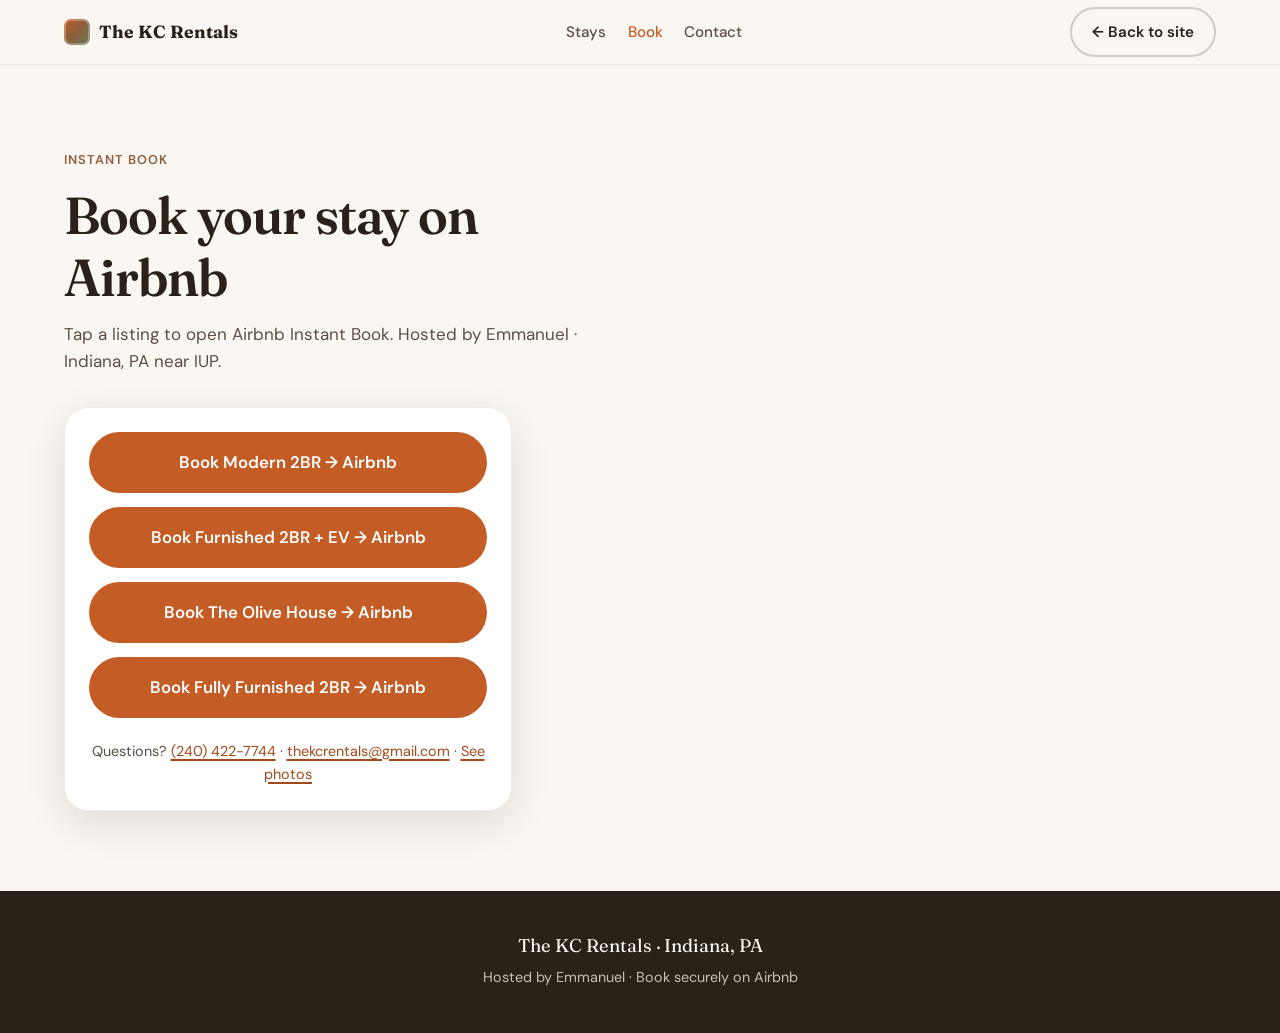
==== book.html @ f2588651 "Publish The KC Rentals booking site Static marketing site with Instant Book links for all four India" ====
<!DOCTYPE html>
<html lang="en">
<head>
  <meta charset="UTF-8" />
  <meta name="viewport" content="width=device-width, initial-scale=1" />
  <title>Book a Stay | The KC Rentals · Indiana, PA</title>
  <meta name="description" content="Instant Book The KC Rentals on Airbnb — four furnished homes near IUP in Indiana, PA, including EV charging and free parking options." />
  <meta name="theme-color" content="#8B4513" />
  <link rel="preconnect" href="https://fonts.googleapis.com" />
  <link rel="preconnect" href="https://fonts.gstatic.com" crossorigin />
  <link href="https://fonts.googleapis.com/css2?family=DM+Sans:ital,opsz,wght@0,9..40,400;0,9..40,500;0,9..40,600;0,9..40,700;1,9..40,400&family=Fraunces:opsz,wght@9..144,500;9..144,600;9..144,700&display=swap" rel="stylesheet" />
  <link rel="stylesheet" href="styles.css" />
</head>
<body class="book-page">
  <a class="skip-link" href="#main">Skip to content</a>

  <header class="site-header">
    <div class="container header-inner">
      <a class="logo" href="index.html" aria-label="The KC Rentals home">
        <span class="logo-mark" aria-hidden="true"></span>
        <span class="logo-text">The KC Rentals</span>
      </a>
      <nav class="nav" aria-label="Primary">
        <a href="index.html#stays">Stays</a>
        <a href="book.html" aria-current="page">Book</a>
        <a href="index.html#contact">Contact</a>
      </nav>
      <a class="btn btn-ghost header-cta" href="index.html">← Back to site</a>
    </div>
  </header>

  <main id="main" class="section book-page-main">
    <div class="container">
      <header class="section-header">
        <p class="eyebrow">Instant Book</p>
        <h1>Book your stay on Airbnb</h1>
        <p class="section-intro">Tap a listing to open Airbnb Instant Book. Hosted by Emmanuel · Indiana, PA near IUP.</p>
      </header>

      <div class="book-panel book-panel-standalone">
        <a class="btn btn-primary btn-lg btn-block"
           href="https://www.airbnb.com/rooms/1725747304300638396"
           target="_blank"
           rel="noopener noreferrer">
          Book Modern 2BR → Airbnb
        </a>
        <a class="btn btn-primary btn-lg btn-block"
           href="https://www.airbnb.com/rooms/1691664304254164466"
           target="_blank"
           rel="noopener noreferrer">
          Book Furnished 2BR + EV → Airbnb
        </a>
        <a class="btn btn-primary btn-lg btn-block"
           href="https://www.airbnb.com/rooms/1732161385651976965"
           target="_blank"
           rel="noopener noreferrer">
          Book The Olive House → Airbnb
        </a>
        <a class="btn btn-primary btn-lg btn-block"
           href="https://www.airbnb.com/rooms/1753961144362822842"
           target="_blank"
           rel="noopener noreferrer">
          Book Fully Furnished 2BR → Airbnb
        </a>
        <p class="book-alt">
          Questions? <a href="tel:+12404227744">(240) 422-7744</a>
          · <a href="mailto:thekcrentals@gmail.com">thekcrentals@gmail.com</a>
          · <a href="index.html#stays">See photos</a>
        </p>
      </div>
    </div>
  </main>

  <footer class="site-footer">
    <div class="container footer-inner">
      <p class="footer-brand">The KC Rentals · Indiana, PA</p>
      <p class="footer-note">Hosted by Emmanuel · Book securely on Airbnb</p>
    </div>
  </footer>
</body>
</html>
---- styles.css ----
/* The KC Rentals — warm hospitality, mobile-first */

:root {
  --cream: #faf6f1;
  --cream-deep: #f0e8dc;
  --ink: #2a2118;
  --ink-soft: #5c4f42;
  --muted: #7a6b5c;
  --terracotta: #c45c26;
  --terracotta-deep: #a3481a;
  --clay: #8b5e3c;
  --sage: #6b7f5a;
  --white: #ffffff;
  --shadow: 0 12px 40px rgba(42, 33, 24, 0.12);
  --radius: 1rem;
  --radius-lg: 1.5rem;
  --font-sans: "DM Sans", system-ui, sans-serif;
  --font-display: "Fraunces", Georgia, serif;
  --header-h: 4rem;
  --mobile-cta-h: 4.25rem;
  --max: 72rem;
}

*,
*::before,
*::after {
  box-sizing: border-box;
}

html {
  scroll-behavior: smooth;
}

body {
  margin: 0;
  font-family: var(--font-sans);
  font-size: 1.0625rem;
  line-height: 1.6;
  color: var(--ink);
  background: var(--cream);
  -webkit-font-smoothing: antialiased;
  padding-bottom: var(--mobile-cta-h);
}

img {
  max-width: 100%;
  display: block;
  height: auto;
}

a {
  color: var(--terracotta-deep);
  text-decoration-thickness: 1.5px;
  text-underline-offset: 0.2em;
}

a:hover {
  color: var(--terracotta);
}

h1, h2, h3 {
  font-family: var(--font-display);
  font-weight: 600;
  line-height: 1.2;
  color: var(--ink);
  margin: 0 0 0.75rem;
}

h1 { font-size: clamp(2rem, 6vw, 3.25rem); letter-spacing: -0.02em; }
h2 { font-size: clamp(1.65rem, 4vw, 2.35rem); }
h3 { font-size: 1.25rem; }

p { margin: 0 0 1rem; }

.container {
  width: min(100% - 2rem, var(--max));
  margin-inline: auto;
}

.skip-link {
  position: absolute;
  left: 1rem;
  top: -100px;
  background: var(--ink);
  color: var(--white);
  padding: 0.5rem 1rem;
  z-index: 100;
  border-radius: 0.35rem;
}

.skip-link:focus {
  top: 1rem;
}

/* Header */
.site-header {
  position: sticky;
  top: 0;
  z-index: 50;
  background: rgba(250, 246, 241, 0.92);
  backdrop-filter: blur(10px);
  border-bottom: 1px solid rgba(139, 94, 60, 0.12);
}

.header-inner {
  display: flex;
  align-items: center;
  justify-content: space-between;
  gap: 1rem;
  min-height: var(--header-h);
}

.logo {
  display: inline-flex;
  align-items: center;
  gap: 0.55rem;
  text-decoration: none;
  color: var(--ink);
  font-weight: 700;
}

.logo:hover { color: var(--ink); }

.logo-mark {
  width: 1.65rem;
  height: 1.65rem;
  border-radius: 0.45rem;
  background: linear-gradient(135deg, #c45c26 0%, #8b5e3c 50%, #6b7f5a 100%);
  box-shadow: inset 0 0 0 2px rgba(255, 255, 255, 0.25);
}

.logo-text {
  font-family: var(--font-display);
  font-size: 1.1rem;
}

.nav {
  display: none;
  gap: 1.35rem;
}

.nav a {
  text-decoration: none;
  color: var(--ink-soft);
  font-weight: 500;
  font-size: 0.95rem;
}

.nav a:hover,
.nav a[aria-current="page"] { color: var(--terracotta); }

.header-cta { display: none; }

/* Buttons */
.btn {
  display: inline-flex;
  align-items: center;
  justify-content: center;
  gap: 0.4rem;
  padding: 0.7rem 1.25rem;
  border-radius: 999px;
  font-family: var(--font-sans);
  font-weight: 600;
  font-size: 0.95rem;
  text-decoration: none;
  border: 2px solid transparent;
  cursor: pointer;
  transition: background 0.2s, color 0.2s, border-color 0.2s, transform 0.15s;
  text-align: center;
}

.btn:active { transform: scale(0.98); }

.btn-primary {
  background: var(--terracotta);
  color: var(--white);
}

.btn-primary:hover {
  background: var(--terracotta-deep);
  color: var(--white);
}

.btn-ghost {
  background: transparent;
  color: var(--ink);
  border-color: rgba(42, 33, 24, 0.2);
}

.btn-ghost:hover {
  border-color: var(--terracotta);
  color: var(--terracotta-deep);
  background: rgba(196, 92, 38, 0.06);
}

.btn-lg {
  padding: 0.95rem 1.5rem;
  font-size: 1.05rem;
}

.btn-block {
  width: 100%;
  align-self: stretch;
}

.btn-book {
  margin-top: 0.35rem;
  padding: 0.95rem 1.25rem;
  font-size: 1rem;
}

/* Hero */
.hero {
  position: relative;
  padding: 3.5rem 0 4rem;
  overflow: hidden;
}

.hero-bg {
  position: absolute;
  inset: 0;
  background:
    radial-gradient(ellipse 80% 60% at 20% 20%, rgba(196, 92, 38, 0.22), transparent 55%),
    radial-gradient(ellipse 70% 50% at 85% 15%, rgba(107, 127, 90, 0.2), transparent 50%),
    radial-gradient(ellipse 60% 50% at 70% 90%, rgba(139, 94, 60, 0.18), transparent 55%),
    linear-gradient(165deg, #faf6f1 0%, #f3ebe0 45%, #e8d9c8 100%);
  z-index: 0;
}

.hero-bg::after {
  content: "";
  position: absolute;
  inset: auto 0 0 0;
  height: 4rem;
  background: linear-gradient(to top, var(--cream), transparent);
}

.hero-content {
  position: relative;
  z-index: 1;
  max-width: 40rem;
}

.eyebrow {
  display: inline-block;
  font-size: 0.8rem;
  font-weight: 600;
  letter-spacing: 0.08em;
  text-transform: uppercase;
  color: var(--clay);
  margin: 0 0 0.85rem;
}

.lead {
  font-size: 1.125rem;
  color: var(--ink-soft);
  max-width: 36rem;
}

.hero-actions {
  display: flex;
  flex-wrap: wrap;
  gap: 0.75rem;
  margin: 1.5rem 0 1.75rem;
}

.hero-pills {
  display: flex;
  flex-wrap: wrap;
  gap: 0.5rem;
  list-style: none;
  padding: 0;
  margin: 0;
}

.hero-pills li {
  background: rgba(255, 255, 255, 0.7);
  border: 1px solid rgba(139, 94, 60, 0.15);
  padding: 0.35rem 0.85rem;
  border-radius: 999px;
  font-size: 0.85rem;
  font-weight: 500;
  color: var(--ink-soft);
}

/* Sections */
.section {
  padding: 4rem 0;
}

.section-header {
  margin-bottom: 2rem;
  max-width: 36rem;
}

.section-intro {
  color: var(--ink-soft);
  margin: 0;
}

/* Stays */
.stays {
  background: var(--cream);
}

.stays-grid {
  display: grid;
  gap: 1.5rem;
}

.stay-card {
  background: var(--white);
  border-radius: var(--radius-lg);
  overflow: hidden;
  box-shadow: var(--shadow);
  border: 1px solid rgba(139, 94, 60, 0.08);
  display: flex;
  flex-direction: column;
}

.stay-gallery {
  display: grid;
  grid-template-columns: 1fr 1fr;
  gap: 2px;
  background: rgba(42, 33, 24, 0.08);
}

.stay-gallery img {
  width: 100%;
  aspect-ratio: 4 / 3;
  object-fit: cover;
  background: var(--cream-deep);
}

.stay-gallery img:first-child {
  grid-column: 1 / -1;
  aspect-ratio: 16 / 10;
}

.stay-body {
  padding: 1.5rem;
  display: flex;
  flex-direction: column;
  flex: 1;
  gap: 0.65rem;
}

.stay-body p {
  color: var(--ink-soft);
  flex: 1;
  margin: 0;
}

.stay-meta {
  display: flex;
  flex-wrap: wrap;
  gap: 0.5rem;
  list-style: none;
  padding: 0;
  margin: 0;
}

.stay-meta li {
  font-size: 0.8rem;
  font-weight: 600;
  color: var(--sage);
  background: rgba(107, 127, 90, 0.12);
  padding: 0.25rem 0.65rem;
  border-radius: 999px;
}

.more-homes {
  margin-top: 2rem;
  padding: 1.25rem 1.5rem;
  background: var(--cream-deep);
  border-radius: var(--radius);
  color: var(--ink-soft);
  border-left: 4px solid var(--clay);
}

/* Book panel */
.book {
  background: linear-gradient(180deg, #efe4d6 0%, var(--cream) 100%);
  scroll-margin-top: calc(var(--header-h) + 0.5rem);
}

.book-panel {
  max-width: 36rem;
  display: flex;
  flex-direction: column;
  gap: 0.85rem;
  padding: 1.5rem;
  background: var(--white);
  border-radius: var(--radius-lg);
  box-shadow: var(--shadow);
  border: 1px solid rgba(139, 94, 60, 0.12);
}

.book-panel-standalone {
  max-width: 28rem;
}

.book-alt {
  margin: 0.5rem 0 0;
  font-size: 0.9rem;
  color: var(--ink-soft);
  text-align: center;
}

.book-page {
  padding-bottom: 0;
}

.book-page-main {
  padding-top: 2.5rem;
  min-height: 60vh;
}

/* Why us */
.why {
  background: linear-gradient(180deg, var(--cream-deep) 0%, var(--cream) 100%);
}

.why-grid {
  display: grid;
  gap: 1.25rem;
}

.why-card {
  background: var(--white);
  padding: 1.5rem;
  border-radius: var(--radius);
  border: 1px solid rgba(139, 94, 60, 0.1);
}

.why-icon {
  display: block;
  color: var(--terracotta);
  font-size: 0.75rem;
  margin-bottom: 0.75rem;
}

.why-card p {
  color: var(--ink-soft);
  margin: 0;
  font-size: 0.98rem;
}

/* FAQ */
.faq-list {
  display: flex;
  flex-direction: column;
  gap: 0.75rem;
  max-width: 40rem;
}

.faq-item {
  background: var(--white);
  border-radius: var(--radius);
  border: 1px solid rgba(139, 94, 60, 0.12);
  padding: 0.25rem 1.15rem;
}

.faq-item summary {
  font-weight: 600;
  padding: 1rem 0;
  cursor: pointer;
  list-style: none;
  display: flex;
  justify-content: space-between;
  align-items: center;
  gap: 1rem;
}

.faq-item summary::-webkit-details-marker { display: none; }

.faq-item summary::after {
  content: "+";
  font-size: 1.35rem;
  font-weight: 400;
  color: var(--terracotta);
  flex-shrink: 0;
}

.faq-item[open] summary::after {
  content: "−";
}

.faq-item p {
  color: var(--ink-soft);
  margin: 0 0 1rem;
  padding-right: 1.5rem;
}

/* Contact */
.contact {
  padding-bottom: 5rem;
}

.contact-cards {
  display: grid;
  gap: 1rem;
}

.contact-card {
  display: flex;
  flex-direction: column;
  gap: 0.35rem;
  padding: 1.35rem 1.5rem;
  background: var(--white);
  border-radius: var(--radius);
  text-decoration: none;
  color: var(--ink);
  border: 1px solid rgba(139, 94, 60, 0.12);
  box-shadow: 0 4px 16px rgba(42, 33, 24, 0.06);
  transition: border-color 0.2s, box-shadow 0.2s;
}

.contact-card:hover {
  border-color: var(--terracotta);
  box-shadow: var(--shadow);
  color: var(--ink);
}

.contact-label {
  font-size: 0.75rem;
  font-weight: 600;
  text-transform: uppercase;
  letter-spacing: 0.06em;
  color: var(--muted);
}

.contact-value {
  font-weight: 600;
  font-size: 1.05rem;
}

/* Footer */
.site-footer {
  background: var(--ink);
  color: rgba(250, 246, 241, 0.75);
  padding: 2.5rem 0;
  font-size: 0.9rem;
}

.footer-inner {
  text-align: center;
}

.footer-brand {
  font-family: var(--font-display);
  color: var(--cream);
  font-size: 1.15rem;
  margin-bottom: 0.35rem;
}

.footer-note,
.footer-copy {
  margin: 0.25rem 0;
}

/* Sticky mobile CTA */
.mobile-cta {
  position: fixed;
  bottom: 0;
  left: 0;
  right: 0;
  z-index: 60;
  padding: 0.75rem 1rem calc(0.75rem + env(safe-area-inset-bottom, 0));
  background: rgba(250, 246, 241, 0.95);
  backdrop-filter: blur(10px);
  border-top: 1px solid rgba(139, 94, 60, 0.15);
  box-shadow: 0 -8px 24px rgba(42, 33, 24, 0.08);
}

.mobile-cta .btn {
  width: 100%;
}

/* Tablet+ */
@media (min-width: 640px) {
  .stays-grid {
    grid-template-columns: 1fr 1fr;
  }

  .why-grid {
    grid-template-columns: repeat(3, 1fr);
  }

  .contact-cards {
    grid-template-columns: 1fr 1fr;
    max-width: 36rem;
  }
}

/* Desktop */
@media (min-width: 768px) {
  body {
    padding-bottom: 0;
  }

  .nav {
    display: flex;
  }

  .header-cta {
    display: inline-flex;
  }

  .mobile-cta {
    display: none;
  }

  .hero {
    padding: 5rem 0 6rem;
  }

  .section {
    padding: 5rem 0;
  }
}

@media (prefers-reduced-motion: reduce) {
  html { scroll-behavior: auto; }
  .btn { transition: none; }
}
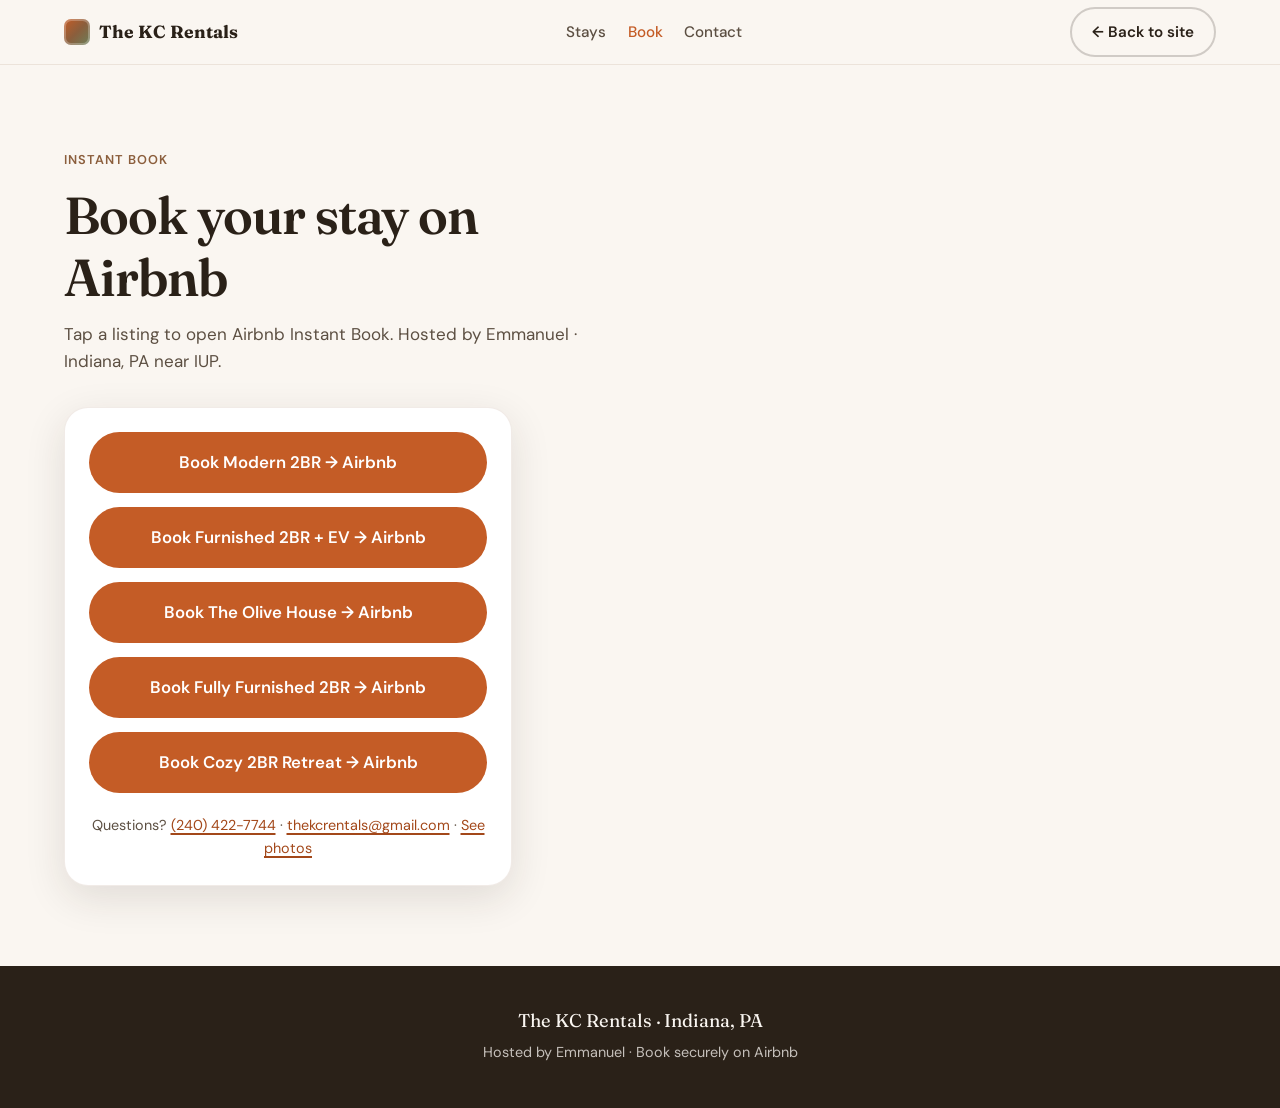
==== commit a94a251c: "Add Cozy 2BR Retreat (Airbnb 1781890063243931094) to booking site Fifth Instant Book home with comic" ====
--- a/book.html
+++ b/book.html
@@ -4,7 +4,7 @@
   <meta charset="UTF-8" />
   <meta name="viewport" content="width=device-width, initial-scale=1" />
   <title>Book a Stay | The KC Rentals · Indiana, PA</title>
-  <meta name="description" content="Instant Book The KC Rentals on Airbnb — four furnished homes near IUP in Indiana, PA, including EV charging and free parking options." />
+  <meta name="description" content="Instant Book The KC Rentals on Airbnb — five furnished homes near IUP in Indiana, PA, including EV charging and free parking options." />
   <meta name="theme-color" content="#8B4513" />
   <link rel="preconnect" href="https://fonts.googleapis.com" />
   <link rel="preconnect" href="https://fonts.gstatic.com" crossorigin />
@@ -62,6 +62,13 @@
            rel="noopener noreferrer">
           Book Fully Furnished 2BR → Airbnb
         </a>
+        <a class="btn btn-primary btn-lg btn-block"
+           href="https://www.airbnb.com/rooms/1781890063243931094"
+           target="_blank"
+           rel="noopener noreferrer">
+          Book Cozy 2BR Retreat → Airbnb
+        </a>
+
         <p class="book-alt">
           Questions? <a href="tel:+12404227744">(240) 422-7744</a>
           · <a href="mailto:thekcrentals@gmail.com">thekcrentals@gmail.com</a>
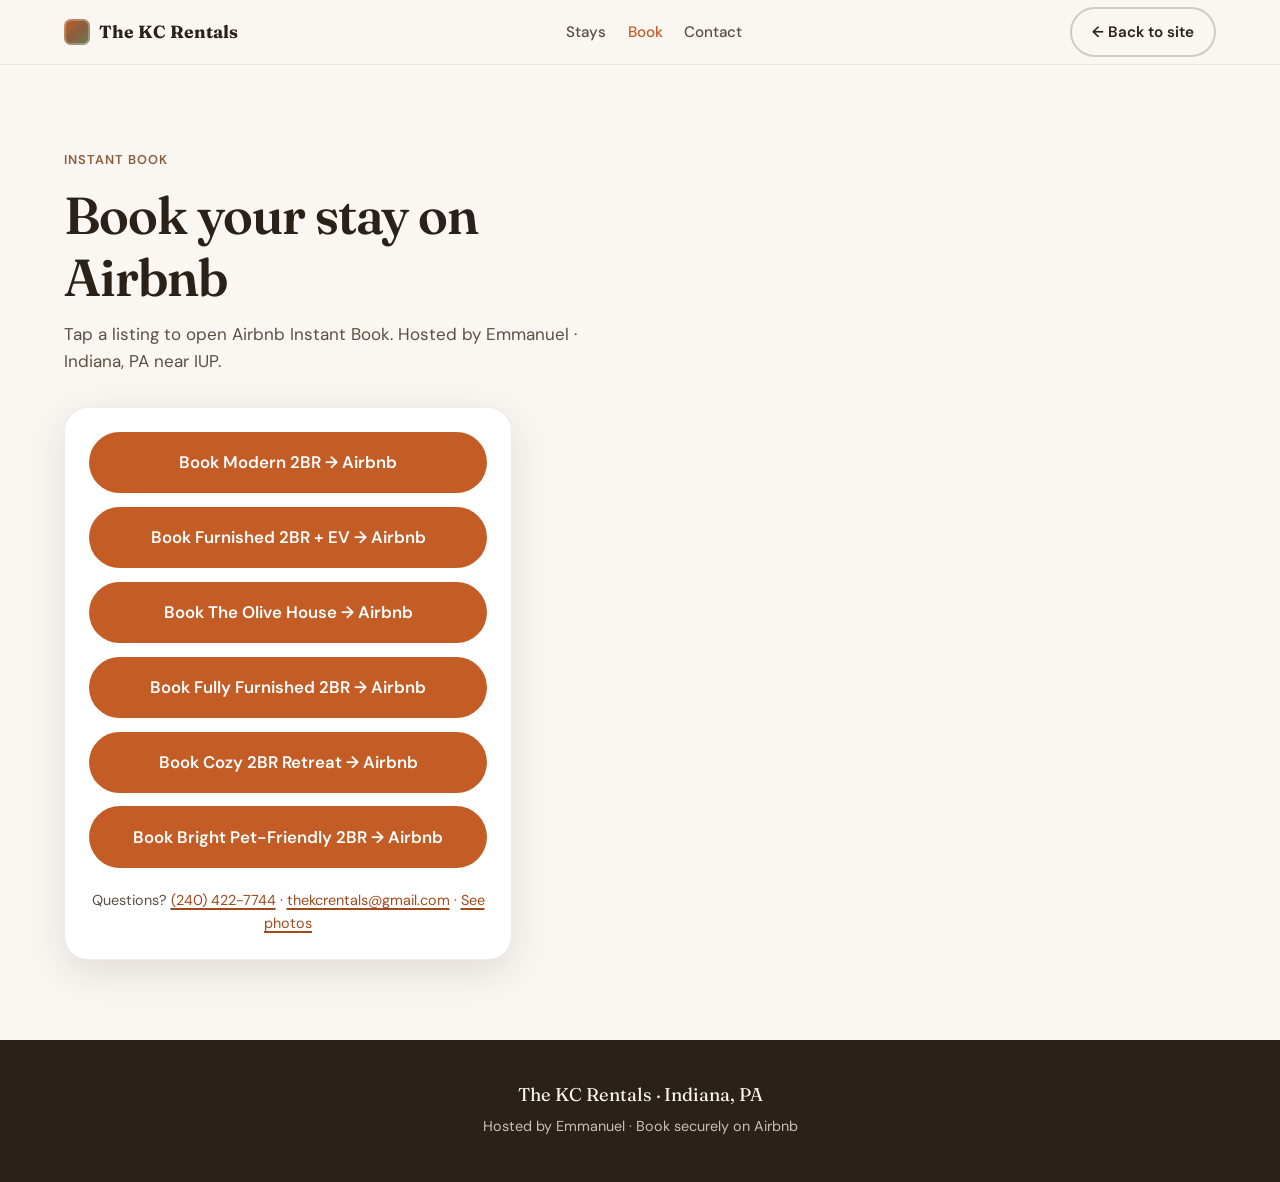
==== commit e4391258: "Add Bright Pet-Friendly 2BR (874 Fairview Unit 2) listing; six homes" ====
--- a/book.html
+++ b/book.html
@@ -4,7 +4,7 @@
   <meta charset="UTF-8" />
   <meta name="viewport" content="width=device-width, initial-scale=1" />
   <title>Book a Stay | The KC Rentals · Indiana, PA</title>
-  <meta name="description" content="Instant Book The KC Rentals on Airbnb — five furnished homes near IUP in Indiana, PA, including EV charging and free parking options." />
+  <meta name="description" content="Instant Book The KC Rentals on Airbnb — six furnished homes near IUP in Indiana, PA, including EV charging and free parking options." />
   <meta name="theme-color" content="#8B4513" />
   <link rel="preconnect" href="https://fonts.googleapis.com" />
   <link rel="preconnect" href="https://fonts.gstatic.com" crossorigin />
@@ -68,6 +68,12 @@
            rel="noopener noreferrer">
           Book Cozy 2BR Retreat → Airbnb
         </a>
+        <a class="btn btn-primary btn-lg btn-block"
+           href="https://www.airbnb.com/rooms/1803267863651412938"
+           target="_blank"
+           rel="noopener noreferrer">
+          Book Bright Pet-Friendly 2BR → Airbnb
+        </a>
 
         <p class="book-alt">
           Questions? <a href="tel:+12404227744">(240) 422-7744</a>
--- a/styles.css
+++ b/styles.css
@@ -241,6 +241,28 @@
   max-width: 40rem;
 }
 
+.superhost-badge {
+  display: flex;
+  align-items: center;
+  gap: 0.4rem;
+  width: fit-content;
+  margin: 0 0 1rem;
+  padding: 0.35rem 0.9rem;
+  background: var(--white);
+  border: 1px solid rgba(196, 92, 38, 0.35);
+  border-radius: 999px;
+  box-shadow: 0 4px 14px rgba(42, 33, 24, 0.08);
+  font-size: 0.85rem;
+  font-weight: 600;
+  color: var(--terracotta-deep);
+}
+
+.superhost-star {
+  color: var(--terracotta);
+  font-size: 1rem;
+  line-height: 1;
+}
+
 .eyebrow {
   display: inline-block;
   font-size: 0.8rem;
